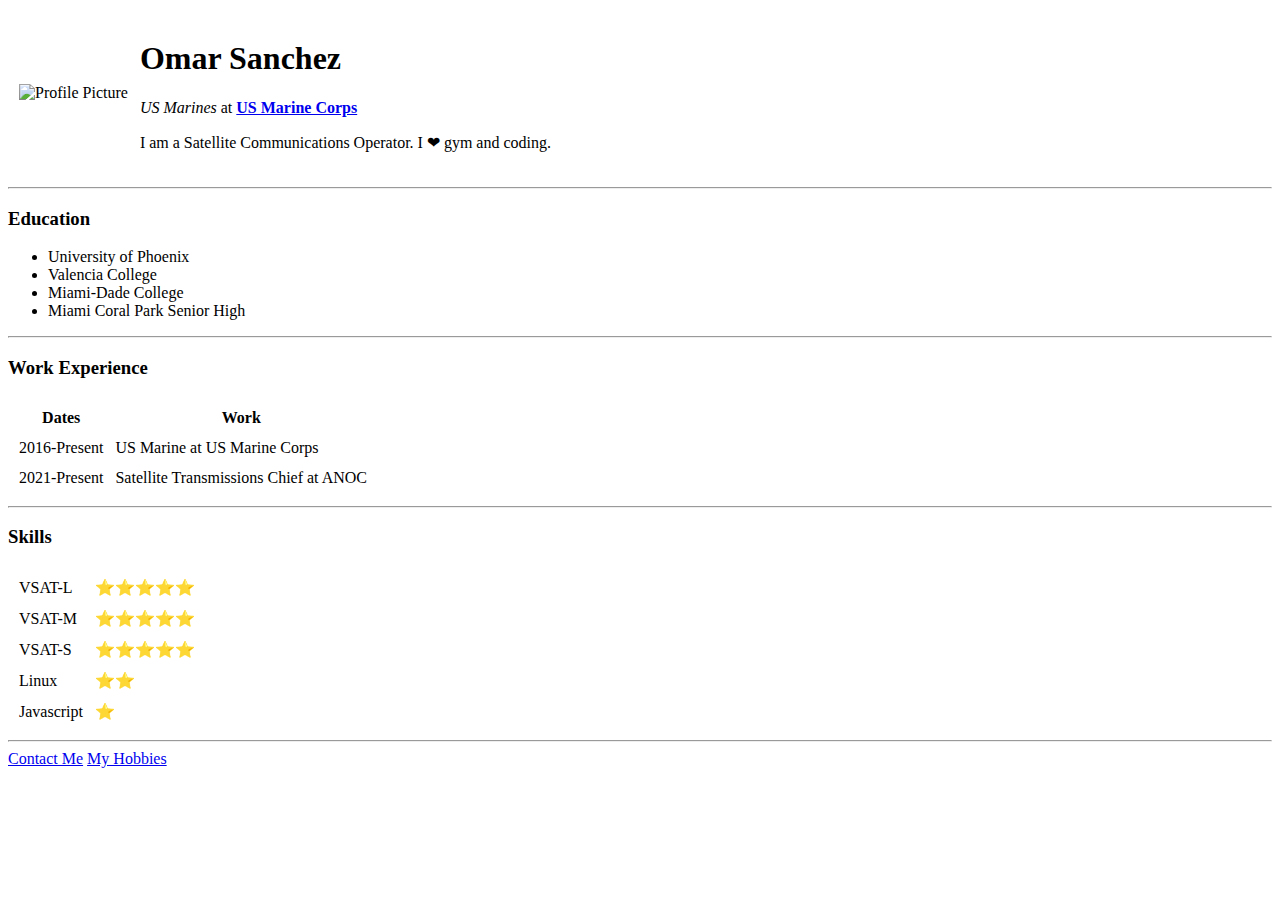
==== index.html @ 4f4337da "Add files via upload" ====
<!DOCTYPE html>
<html lang="en">
<head>
  <meta charset="UTF-8">
  <meta name="viewport" content="width=device-width, initial-scale=1.0">
  <meta http-equiv="X-UA-Compatible" content="ie=edge">
  <title>Omar's Personal Site</title>
  <link rel="stylesheet" href="css/styles.css">

</head>

<body>
  <table cellspacing="10">
    <tr>
      <td><img src="https://scontent-ord5-1.xx.fbcdn.net/v/t1.18169-9/26904761_1410606982402024_5286670059509362083_n.jpg?_nc_cat=104&ccb=1-7&_nc_sid=84a396&_nc_ohc=767Za3o53ZwAX9HoABN&_nc_ht=scontent-ord5-1.xx&oh=00_AT8MY0SvxFAdpkUufxa9YnEsEyIf8tFH3PeePhduSX1xIQ&oe=632B8AA0" alt="Profile Picture"></td>
      <td>
        <h1>Omar Sanchez</h1>
          <p><em>US Marines</em> at <strong><a href="https://www.marines.mil/" target="_blank">US Marine Corps</a></strong></p>
          <p>I am a Satellite Communications Operator. I ❤ gym and coding.</p>
      </td>
    </tr>
  </table>
  <hr />
  <h3>Education</h3>
    <ul>
      <li>University of Phoenix</li>
      <li>Valencia College</li>
      <li>Miami-Dade College</li>
      <li>Miami Coral Park Senior High</li>
    </ul>
  <hr />
  <h3>Work Experience</h3>
    <table cellspacing="10">
      <thead>
        <th>Dates</th>
        <th>Work</th>
      </thead>
      <tr>
        <td>2016-Present</td>
        <td>US Marine at US Marine Corps</td>
      </tr>
      <tr>
        <td>2021-Present</td>
        <td>Satellite Transmissions Chief at ANOC</td>
      </tr>
    </table>
  <hr />
  <h3>Skills</h3>
      <table cellspacing="10">
        <tr>
          <td>VSAT-L</td>
          <td>⭐⭐⭐⭐⭐</td>
        </tr>
        <tr>
          <td>VSAT-M</td>
          <td>⭐⭐⭐⭐⭐</td>
        </tr>
        <tr>
          <td>VSAT-S</td>
          <td>⭐⭐⭐⭐⭐</td>
        <tr>
          <td>Linux</td>
          <td>⭐⭐</td>
        </tr>
        <tr>
          <td>Javascript</td>
          <td>⭐</td>
        </tr>
      </table>
    <hr />
    <a href="contact-me.html">Contact Me</a>
    <a href="hobbies.html">My Hobbies</a>
</body>
</html>
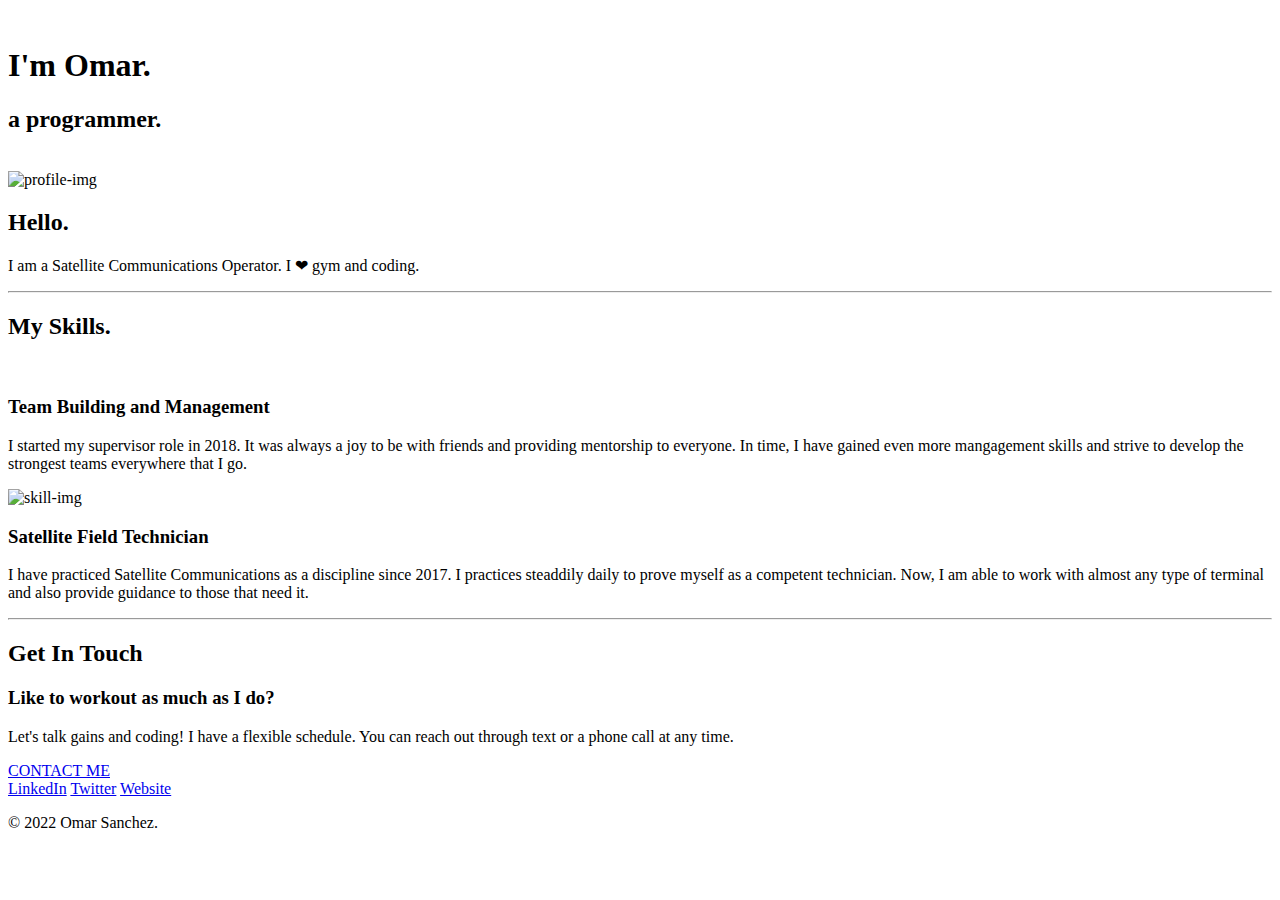
==== commit b50c253f: "Add files via upload" ====
--- a/index.html
+++ b/index.html
@@ -1,74 +1,65 @@
 <!DOCTYPE html>
 <html lang="en">
+
 <head>
   <meta charset="UTF-8">
   <meta name="viewport" content="width=device-width, initial-scale=1.0">
   <meta http-equiv="X-UA-Compatible" content="ie=edge">
-  <title>Omar's Personal Site</title>
+  <title>Omar D. Sanchez</title>
   <link rel="stylesheet" href="css/styles.css">
-
+  <link rel="icon" href="images/favicon.ico">
+  <link rel="preconnect" href="https://fonts.googleapis.com">
+<link rel="preconnect" href="https://fonts.gstatic.com" crossorigin>
+<link href="https://fonts.googleapis.com/css2?family=Merriweather&family=Montserrat&family=Sacramento&display=swap" rel="stylesheet">
 </head>
 
 <body>
-  <table cellspacing="10">
-    <tr>
-      <td><img src="https://scontent-ord5-1.xx.fbcdn.net/v/t1.18169-9/26904761_1410606982402024_5286670059509362083_n.jpg?_nc_cat=104&ccb=1-7&_nc_sid=84a396&_nc_ohc=767Za3o53ZwAX9HoABN&_nc_ht=scontent-ord5-1.xx&oh=00_AT8MY0SvxFAdpkUufxa9YnEsEyIf8tFH3PeePhduSX1xIQ&oe=632B8AA0" alt="Profile Picture"></td>
-      <td>
-        <h1>Omar Sanchez</h1>
-          <p><em>US Marines</em> at <strong><a href="https://www.marines.mil/" target="_blank">US Marine Corps</a></strong></p>
-          <p>I am a Satellite Communications Operator. I ❤ gym and coding.</p>
-      </td>
-    </tr>
-  </table>
-  <hr />
-  <h3>Education</h3>
-    <ul>
-      <li>University of Phoenix</li>
-      <li>Valencia College</li>
-      <li>Miami-Dade College</li>
-      <li>Miami Coral Park Senior High</li>
-    </ul>
-  <hr />
-  <h3>Work Experience</h3>
-    <table cellspacing="10">
-      <thead>
-        <th>Dates</th>
-        <th>Work</th>
-      </thead>
-      <tr>
-        <td>2016-Present</td>
-        <td>US Marine at US Marine Corps</td>
-      </tr>
-      <tr>
-        <td>2021-Present</td>
-        <td>Satellite Transmissions Chief at ANOC</td>
-      </tr>
-    </table>
-  <hr />
-  <h3>Skills</h3>
-      <table cellspacing="10">
-        <tr>
-          <td>VSAT-L</td>
-          <td>⭐⭐⭐⭐⭐</td>
-        </tr>
-        <tr>
-          <td>VSAT-M</td>
-          <td>⭐⭐⭐⭐⭐</td>
-        </tr>
-        <tr>
-          <td>VSAT-S</td>
-          <td>⭐⭐⭐⭐⭐</td>
-        <tr>
-          <td>Linux</td>
-          <td>⭐⭐</td>
-        </tr>
-        <tr>
-          <td>Javascript</td>
-          <td>⭐</td>
-        </tr>
-      </table>
-    <hr />
-    <a href="contact-me.html">Contact Me</a>
-    <a href="hobbies.html">My Hobbies</a>
+  <div class="top-container">
+    <img class="top-cloud"src="images/cloud.png" alt="">
+    <h1>I'm Omar.</h1>
+    <h2>a <span class="pro">pro</span>grammer.</h2>
+    <img class="bottom-cloud" src="images/cloud.png" alt="">
+    <img class="mountain" src="images/mountain.png" alt="">
+  </div>
+  <div class="middle-container">
+    <div class="profile">
+      <img class="profile-img"src="https://scontent-ord5-1.xx.fbcdn.net/v/t1.18169-9/26904761_1410606982402024_5286670059509362083_n.jpg?_nc_cat=104&ccb=1-7&_nc_sid=84a396&_nc_ohc=767Za3o53ZwAX9HoABN&_nc_ht=scontent-ord5-1.xx&oh=00_AT8MY0SvxFAdpkUufxa9YnEsEyIf8tFH3PeePhduSX1xIQ&oe=632B8AA0" alt="profile-img">
+      <h2>Hello.</h2>
+      <p class="intro">I am a Satellite Communications Operator. I ❤ gym and coding.</p>
+    </div>
+    <hr>
+    <div class="skills">
+      <h2>My Skills.</h2>
+      <div class="skill-row">
+        <img class="skill-img-one" src="images/team.jpg" alt="">
+        <h3>Team Building and Management</h3>
+        <p>I started my supervisor role in 2018. It was always a joy to be with friends and providing mentorship to everyone. In time, I have gained even more mangagement skills and strive to develop the strongest teams everywhere that I go.</p>
+      </div>
+      <div class="skill-row">
+        <img class="skill-img-two" src="https://media.defense.gov/2018/Jan/18/2001866962/1140/641/0/171206-M-ZZ999-0552.JPG" alt="skill-img">
+        <h3>Satellite Field Technician</h3>
+        <p>I have practiced Satellite Communications as a discipline since 2017. I practices steaddily daily to prove myself as a competent technician. Now, I am able to work with almost any type of terminal and also provide guidance to those that need it.</p>
+      </div>
+    </div>
+    <hr>
+    <div class="contact-me">
+      <h2>Get In Touch</h2>
+      <h3>Like to workout as much as I do?</h3>
+      <p>Let's talk gains and coding! I have a flexible schedule. You can reach out through text or a phone call at any time.</p>
+    </div>
+    <div class="contact-me-btn">
+      <a class="btn" href="mailto:omar.sanchez008@gmail.com">CONTACT ME</a>
+    </div>
+  </div>
+
+
+  <div class="bottom-container">
+    <a class="footer-link" href="https://www.linkedin.com/">LinkedIn</a>
+    <a class="footer-link" href="https://twitter.com/">Twitter</a>
+    <a class="footer-link" href="https://www.appbrewery.co/">Website</a>
+    <p class="copyright">© 2022 Omar Sanchez.</p>
+  </div>
 </body>
+
+
 </html>
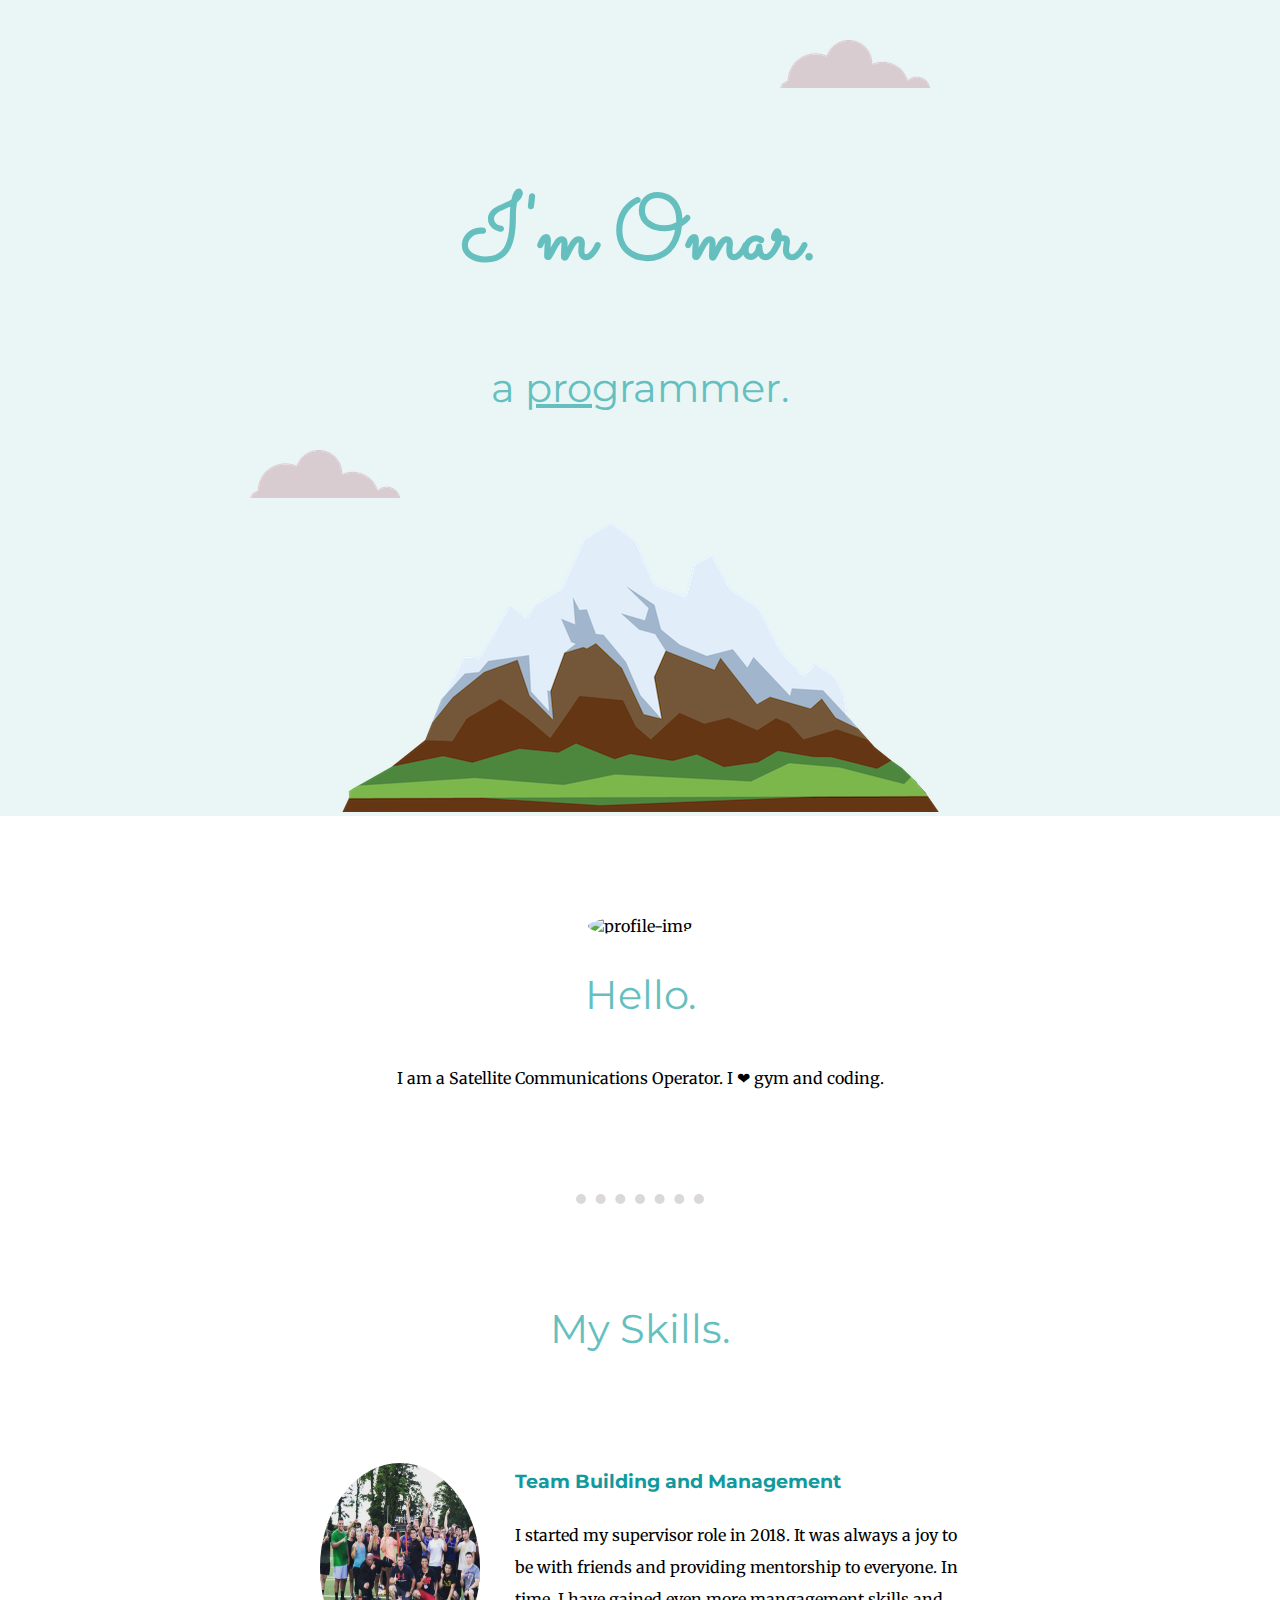
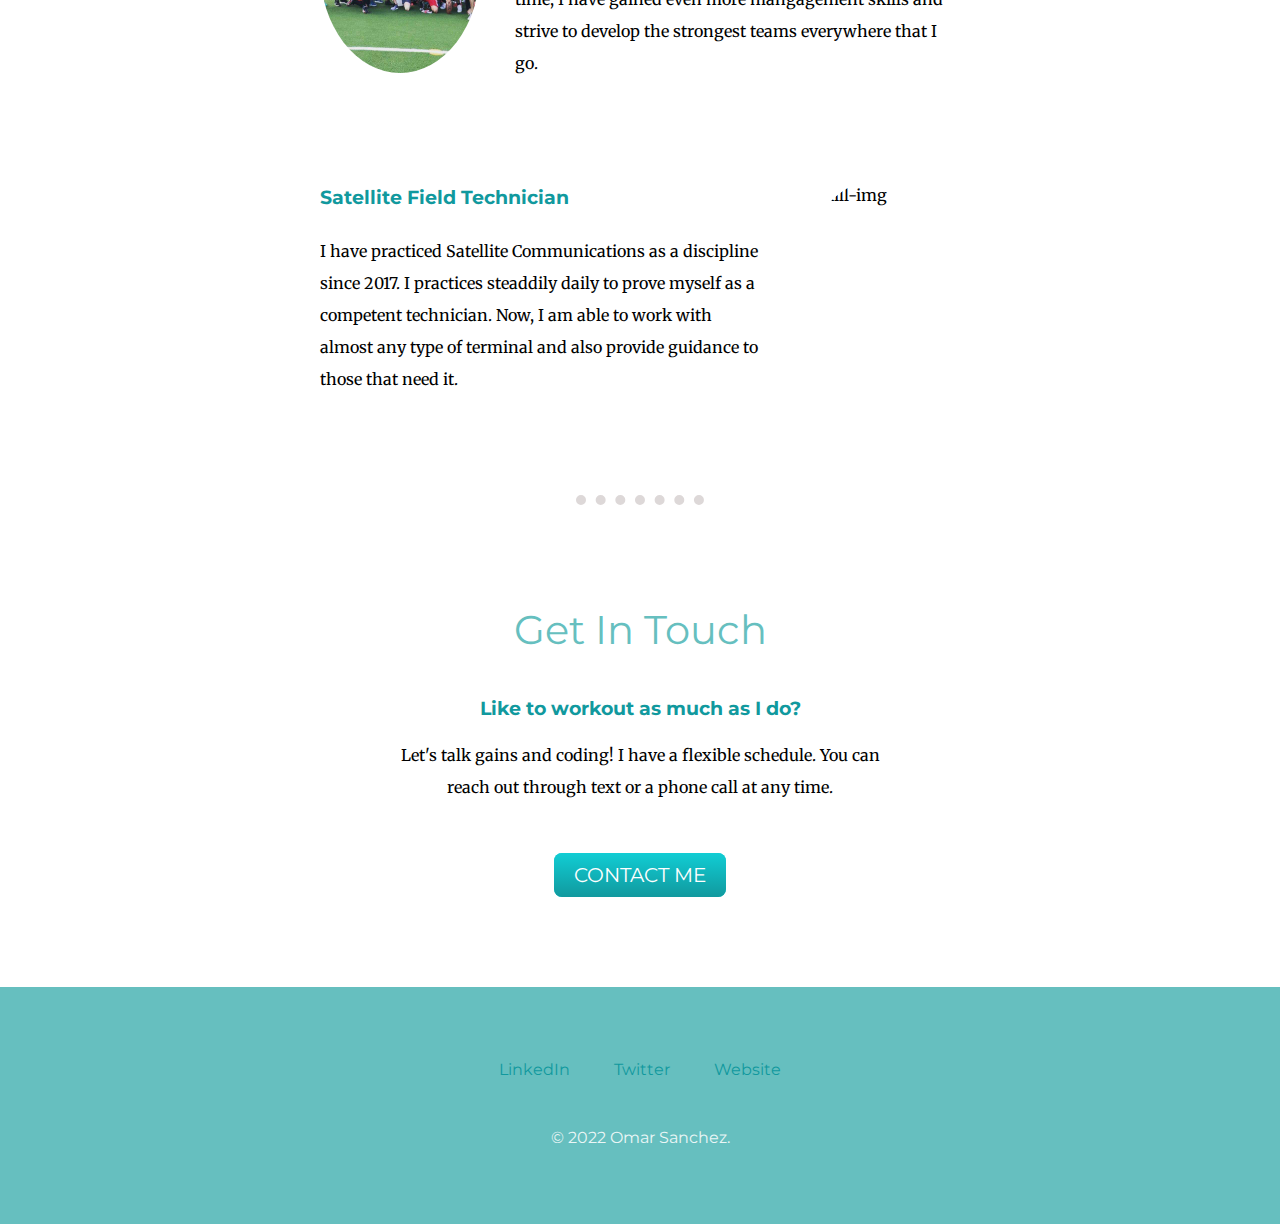
==== commit 09946675: "Update index.html" ====
--- a/index.html
+++ b/index.html
@@ -6,7 +6,7 @@
   <meta name="viewport" content="width=device-width, initial-scale=1.0">
   <meta http-equiv="X-UA-Compatible" content="ie=edge">
   <title>Omar D. Sanchez</title>
-  <link rel="stylesheet" href="css/styles.css">
+  <link rel="stylesheet" href="styles.css">
   <link rel="icon" href="images/favicon.ico">
   <link rel="preconnect" href="https://fonts.googleapis.com">
 <link rel="preconnect" href="https://fonts.gstatic.com" crossorigin>
@@ -15,11 +15,11 @@
 
 <body>
   <div class="top-container">
-    <img class="top-cloud"src="images/cloud.png" alt="">
+    <img class="top-cloud"src="cloud.png" alt="">
     <h1>I'm Omar.</h1>
     <h2>a <span class="pro">pro</span>grammer.</h2>
-    <img class="bottom-cloud" src="images/cloud.png" alt="">
-    <img class="mountain" src="images/mountain.png" alt="">
+    <img class="bottom-cloud" src="cloud.png" alt="">
+    <img class="mountain" src="mountain.png" alt="">
   </div>
   <div class="middle-container">
     <div class="profile">
@@ -31,7 +31,7 @@
     <div class="skills">
       <h2>My Skills.</h2>
       <div class="skill-row">
-        <img class="skill-img-one" src="images/team.jpg" alt="">
+        <img class="skill-img-one" src="team.jpg" alt="">
         <h3>Team Building and Management</h3>
         <p>I started my supervisor role in 2018. It was always a joy to be with friends and providing mentorship to everyone. In time, I have gained even more mangagement skills and strive to develop the strongest teams everywhere that I go.</p>
       </div>
--- a/styles.css
+++ b/styles.css
@@ -0,0 +1,169 @@
+body {
+  margin: 0;
+  font-family: 'Merriweather', serif;
+  text-align: center;
+}
+
+h1 {
+  line-height: 2;
+  margin: 50px auto 0 auto;
+  font-family: 'Sacramento', cursive;
+  font-size: 5.625rem;
+  color: #66bfbf;
+}
+
+h2 {
+  font-family: 'Montserrat', sans-serif;
+  font-size: 2.5rem;
+  font-weight: normal;
+  color: #66bfbf;
+  padding-bottom: 10px;
+}
+
+h3 {
+ font-family: 'Montserrat', sans-serif;
+ color: #11999E;
+}
+
+a {
+  color: #66bfbf;
+}
+
+hr {
+  border-style: none;
+  border-top-style: dotted;
+  border-width: 10px;
+  border-color: rgb(221, 216, 216);
+  width: 10%;
+  margin: 100px auto;
+}
+
+p {
+  line-height: 2;
+}
+
+/* Top Container */
+
+.top-container {
+  position: relative;
+  background-color: #EAF6F6;
+  padding-top: 100px;
+}
+
+.pro {
+  text-decoration: underline;
+}
+
+.top-cloud {
+  position: absolute;
+  right: 350px;
+  top: 40px;
+}
+
+.bottom-cloud {
+  position: absolute;
+  top: 450px;
+  left: 250px;
+}
+
+/* Middle Container */
+
+/* Profile CSS */
+
+.profile-img {
+  margin-top: 100px;
+  border-radius: 50%;
+  height: 300px;
+  width: 300px;
+}
+
+/* Skills CSS */
+
+.skill-row {
+  margin: 100px auto 100px auto;
+  width: 50%;
+  text-align: left;
+  line-height: 2;
+}
+
+.skill-img-one {
+  border-radius: 50%;
+  margin-right: 35px;
+  float: left;
+  height: 210px;
+  width: 25%;
+}
+
+.skill-img-two {
+  border-radius: 50%;
+  margin-left: 35px;
+  float: right;
+  height: 210px;
+  width: 25%;
+}
+
+/* Contact Me Section */
+
+.contact-me {
+  width: 40%;
+  margin: 40px auto 40px;
+  padding: 20px auto 20px auto;
+}
+
+.contact-me-btn {
+  margin: 60px auto 100px;
+}
+
+.btn {
+  background: #11cdd4;
+  background-image: -webkit-linear-gradient(top, #11cdd4, #11999e);
+  background-image: -moz-linear-gradient(top, #11cdd4, #11999e);
+  background-image: -ms-linear-gradient(top, #11cdd4, #11999e);
+  background-image: -o-linear-gradient(top, #11cdd4, #11999e);
+  background-image: linear-gradient(to bottom, #11cdd4, #11999e);
+  -webkit-border-radius: 8;
+  -moz-border-radius: 8;
+  border-radius: 8px;
+  font-family: 'Montserrat', sans-serif;
+  color: #ffffff;
+  font-size: 20px;
+  padding: 10px 20px 10px 20px;
+  text-decoration: none;
+}
+
+.btn:hover {
+  background: #30e3cb;
+  background-image: -webkit-linear-gradient(top, #30e3cb, #2bc4ad);
+  background-image: -moz-linear-gradient(top, #30e3cb, #2bc4ad);
+  background-image: -ms-linear-gradient(top, #30e3cb, #2bc4ad);
+  background-image: -o-linear-gradient(top, #30e3cb, #2bc4ad);
+  background-image: linear-gradient(to bottom, #30e3cb, #2bc4ad);
+  text-decoration: none;
+}
+
+/* Bottom Container */
+
+.bottom-container {
+  line-height: 4;
+  padding: 50px;
+  position: relative;
+  background-color: #66bfbf;
+}
+
+.footer-link {
+  font-family: 'Montserrat', sans-serif;
+  color: #11999E;
+  text-decoration: none;
+  margin: auto 20px;
+}
+
+.footer-link:hover {
+  color: #EAF6F6;
+}
+
+.copyright {
+  padding: 20px 0;
+  font-family: 'Montserrat', sans-serif;
+  color: #EAF6F6;
+  margin: 0;
+}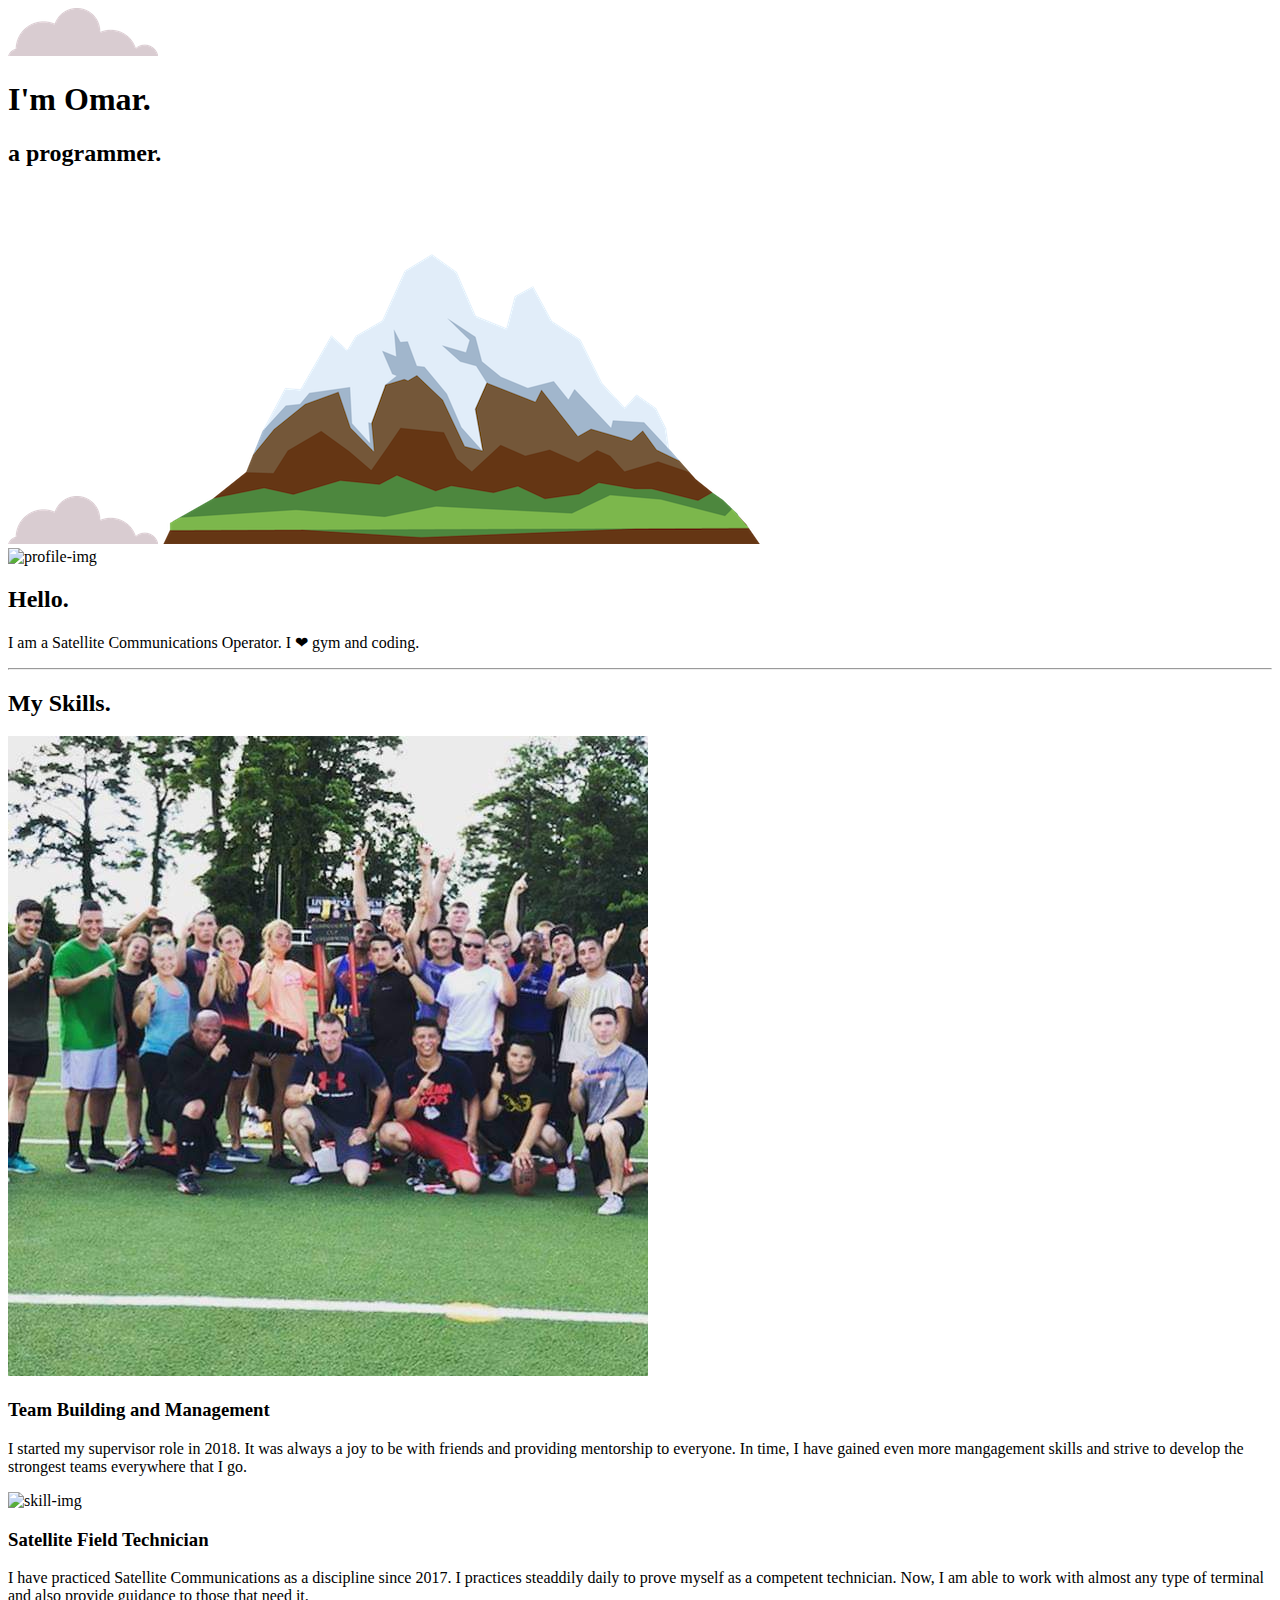
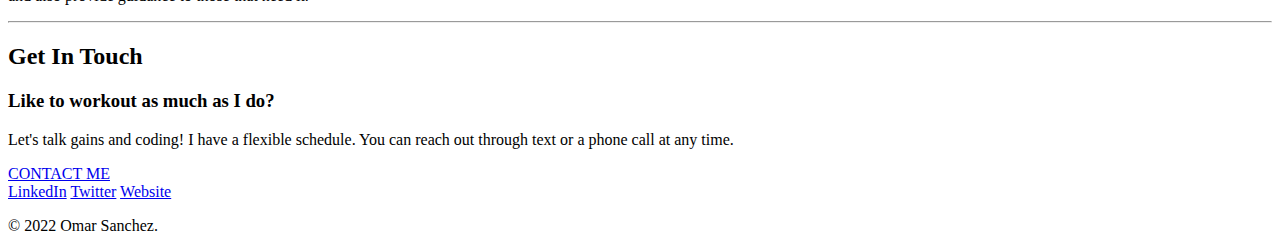
==== commit 777d8b1e: "Update index.html" ====
--- a/index.html
+++ b/index.html
@@ -6,7 +6,7 @@
   <meta name="viewport" content="width=device-width, initial-scale=1.0">
   <meta http-equiv="X-UA-Compatible" content="ie=edge">
   <title>Omar D. Sanchez</title>
-  <link rel="stylesheet" href="styles.css">
+  <link rel="stylesheet" href="cv/styles.css">
   <link rel="icon" href="images/favicon.ico">
   <link rel="preconnect" href="https://fonts.googleapis.com">
 <link rel="preconnect" href="https://fonts.gstatic.com" crossorigin>
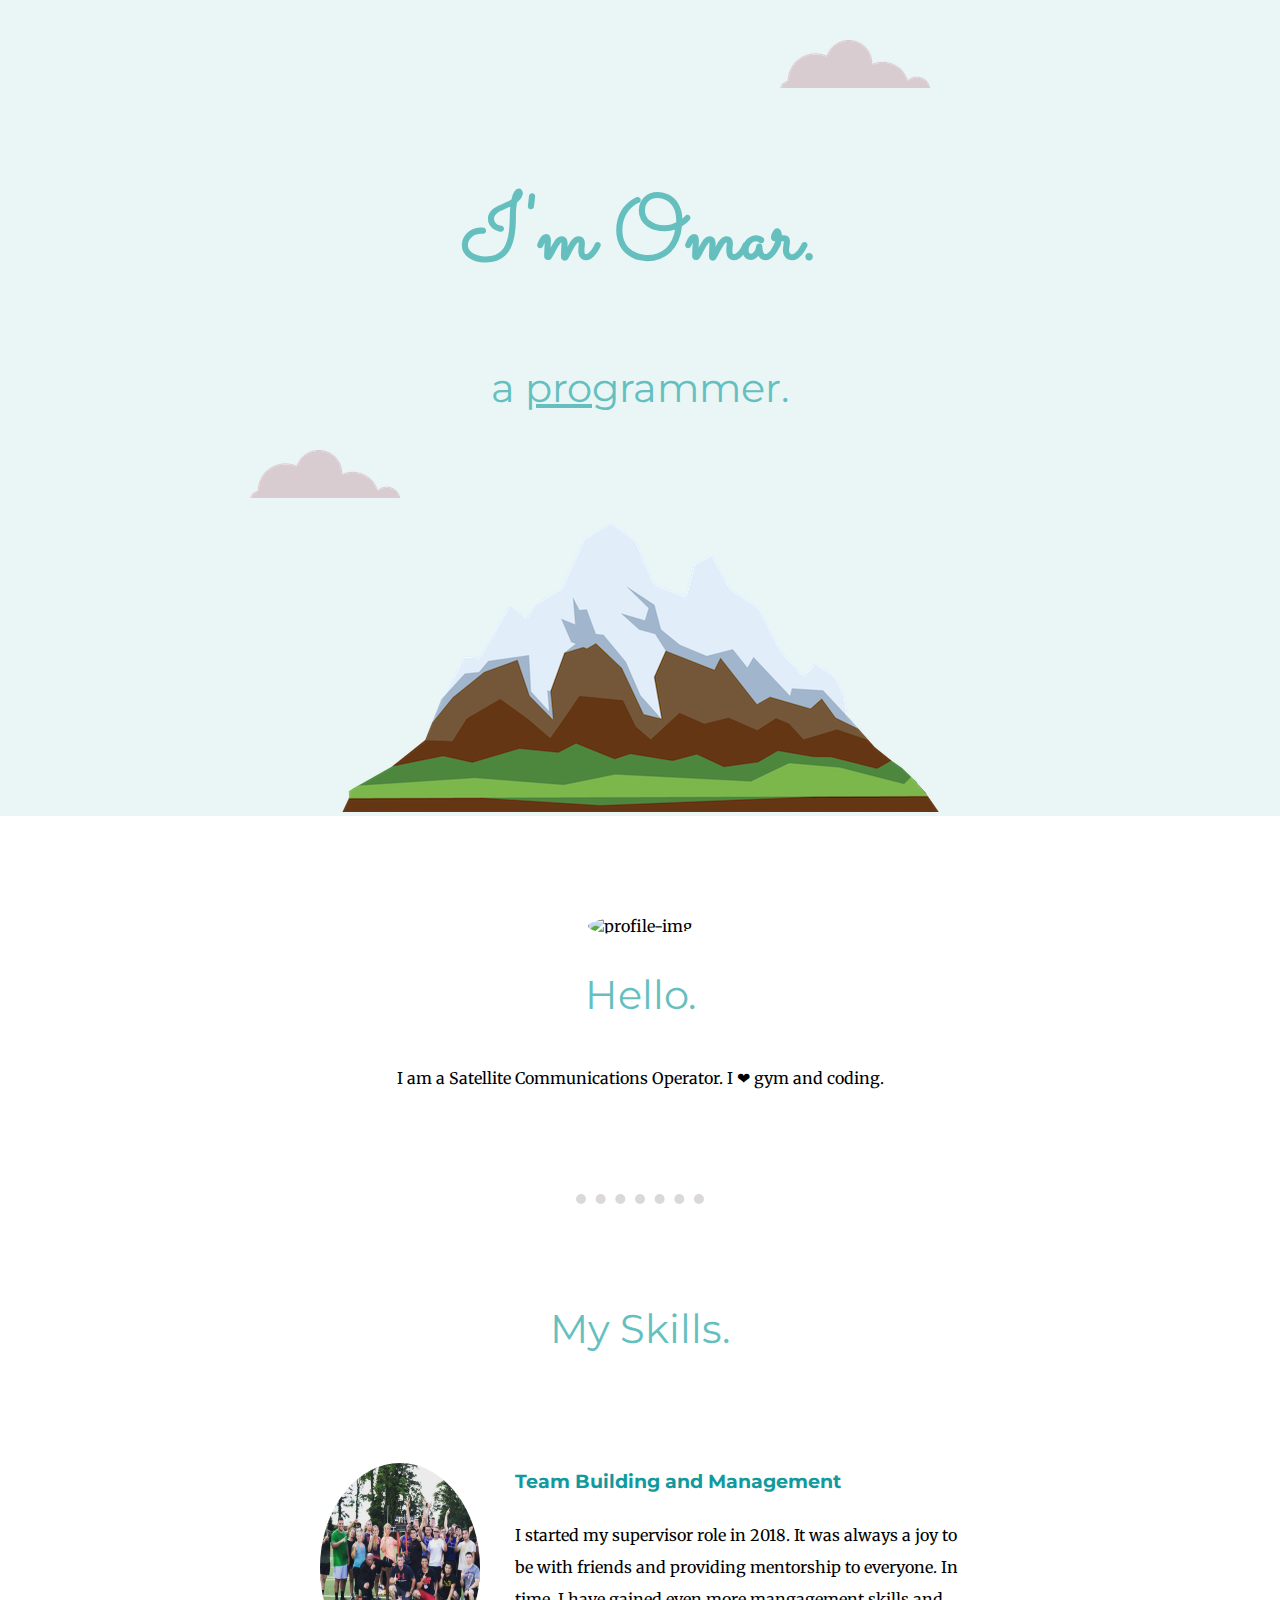
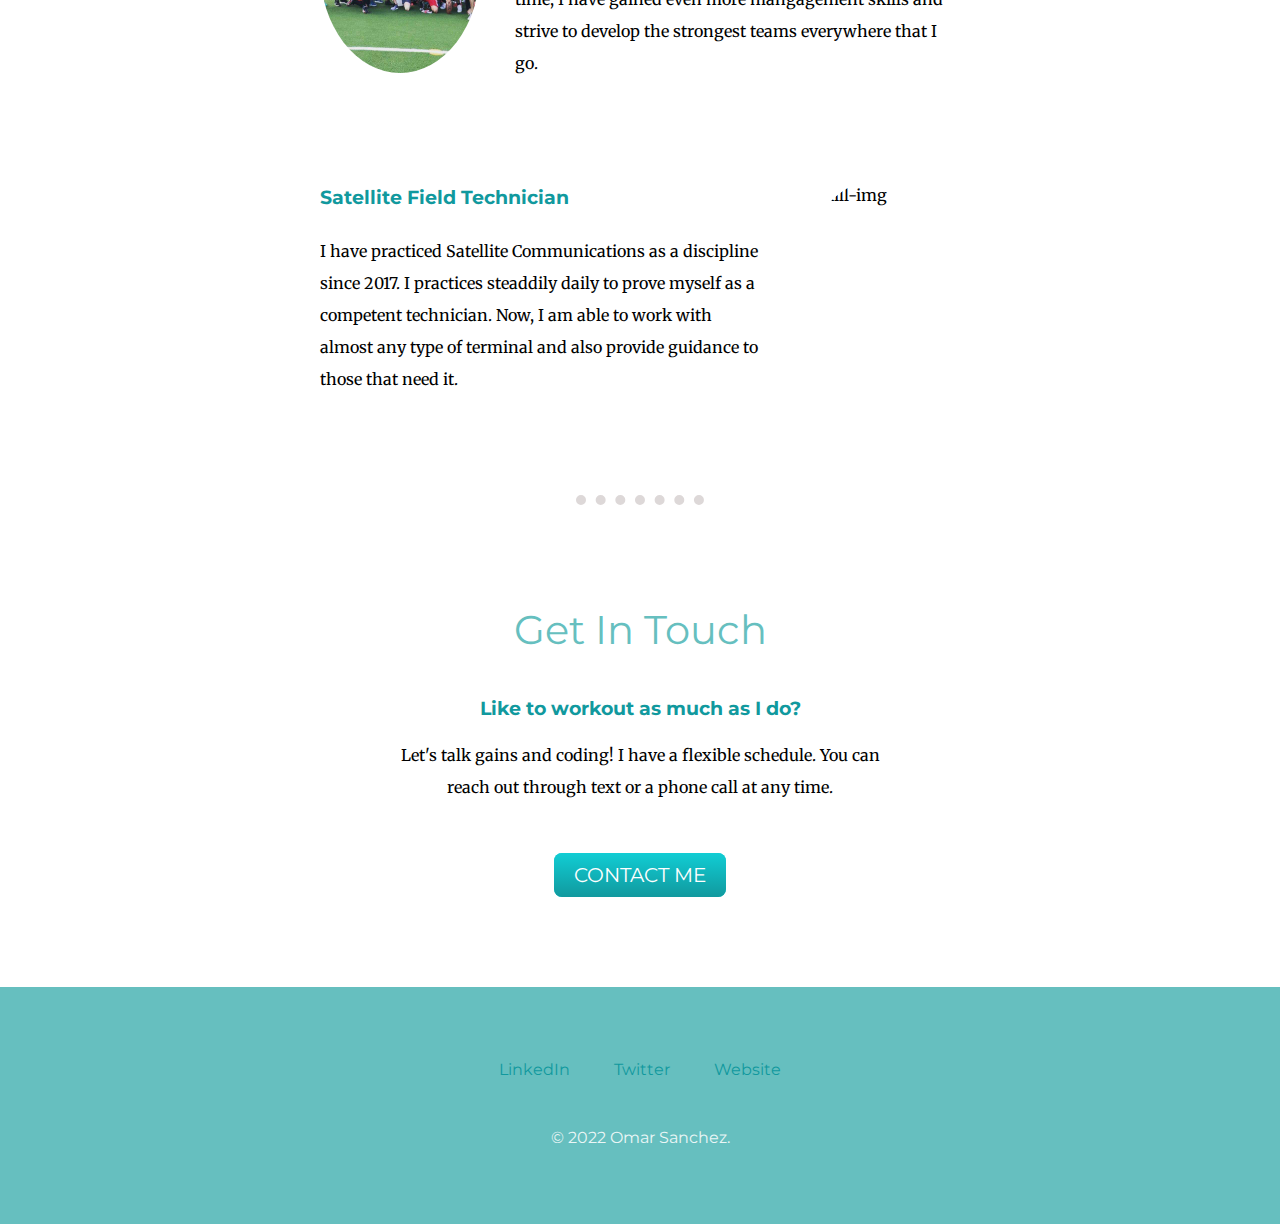
==== commit 699b9581: "Update index.html" ====
--- a/index.html
+++ b/index.html
@@ -6,8 +6,8 @@
   <meta name="viewport" content="width=device-width, initial-scale=1.0">
   <meta http-equiv="X-UA-Compatible" content="ie=edge">
   <title>Omar D. Sanchez</title>
-  <link rel="stylesheet" href="cv/styles.css">
-  <link rel="icon" href="images/favicon.ico">
+  <link rel="stylesheet" href="styles.css">
+  <link rel="icon" href="favicon.ico">
   <link rel="preconnect" href="https://fonts.googleapis.com">
 <link rel="preconnect" href="https://fonts.gstatic.com" crossorigin>
 <link href="https://fonts.googleapis.com/css2?family=Merriweather&family=Montserrat&family=Sacramento&display=swap" rel="stylesheet">
--- a/styles.css
+++ b/styles.css
@@ -0,0 +1,169 @@
+body {
+  margin: 0;
+  font-family: 'Merriweather', serif;
+  text-align: center;
+}
+
+h1 {
+  line-height: 2;
+  margin: 50px auto 0 auto;
+  font-family: 'Sacramento', cursive;
+  font-size: 5.625rem;
+  color: #66bfbf;
+}
+
+h2 {
+  font-family: 'Montserrat', sans-serif;
+  font-size: 2.5rem;
+  font-weight: normal;
+  color: #66bfbf;
+  padding-bottom: 10px;
+}
+
+h3 {
+ font-family: 'Montserrat', sans-serif;
+ color: #11999E;
+}
+
+a {
+  color: #66bfbf;
+}
+
+hr {
+  border-style: none;
+  border-top-style: dotted;
+  border-width: 10px;
+  border-color: rgb(221, 216, 216);
+  width: 10%;
+  margin: 100px auto;
+}
+
+p {
+  line-height: 2;
+}
+
+/* Top Container */
+
+.top-container {
+  position: relative;
+  background-color: #EAF6F6;
+  padding-top: 100px;
+}
+
+.pro {
+  text-decoration: underline;
+}
+
+.top-cloud {
+  position: absolute;
+  right: 350px;
+  top: 40px;
+}
+
+.bottom-cloud {
+  position: absolute;
+  top: 450px;
+  left: 250px;
+}
+
+/* Middle Container */
+
+/* Profile CSS */
+
+.profile-img {
+  margin-top: 100px;
+  border-radius: 50%;
+  height: 300px;
+  width: 300px;
+}
+
+/* Skills CSS */
+
+.skill-row {
+  margin: 100px auto 100px auto;
+  width: 50%;
+  text-align: left;
+  line-height: 2;
+}
+
+.skill-img-one {
+  border-radius: 50%;
+  margin-right: 35px;
+  float: left;
+  height: 210px;
+  width: 25%;
+}
+
+.skill-img-two {
+  border-radius: 50%;
+  margin-left: 35px;
+  float: right;
+  height: 210px;
+  width: 25%;
+}
+
+/* Contact Me Section */
+
+.contact-me {
+  width: 40%;
+  margin: 40px auto 40px;
+  padding: 20px auto 20px auto;
+}
+
+.contact-me-btn {
+  margin: 60px auto 100px;
+}
+
+.btn {
+  background: #11cdd4;
+  background-image: -webkit-linear-gradient(top, #11cdd4, #11999e);
+  background-image: -moz-linear-gradient(top, #11cdd4, #11999e);
+  background-image: -ms-linear-gradient(top, #11cdd4, #11999e);
+  background-image: -o-linear-gradient(top, #11cdd4, #11999e);
+  background-image: linear-gradient(to bottom, #11cdd4, #11999e);
+  -webkit-border-radius: 8;
+  -moz-border-radius: 8;
+  border-radius: 8px;
+  font-family: 'Montserrat', sans-serif;
+  color: #ffffff;
+  font-size: 20px;
+  padding: 10px 20px 10px 20px;
+  text-decoration: none;
+}
+
+.btn:hover {
+  background: #30e3cb;
+  background-image: -webkit-linear-gradient(top, #30e3cb, #2bc4ad);
+  background-image: -moz-linear-gradient(top, #30e3cb, #2bc4ad);
+  background-image: -ms-linear-gradient(top, #30e3cb, #2bc4ad);
+  background-image: -o-linear-gradient(top, #30e3cb, #2bc4ad);
+  background-image: linear-gradient(to bottom, #30e3cb, #2bc4ad);
+  text-decoration: none;
+}
+
+/* Bottom Container */
+
+.bottom-container {
+  line-height: 4;
+  padding: 50px;
+  position: relative;
+  background-color: #66bfbf;
+}
+
+.footer-link {
+  font-family: 'Montserrat', sans-serif;
+  color: #11999E;
+  text-decoration: none;
+  margin: auto 20px;
+}
+
+.footer-link:hover {
+  color: #EAF6F6;
+}
+
+.copyright {
+  padding: 20px 0;
+  font-family: 'Montserrat', sans-serif;
+  color: #EAF6F6;
+  margin: 0;
+}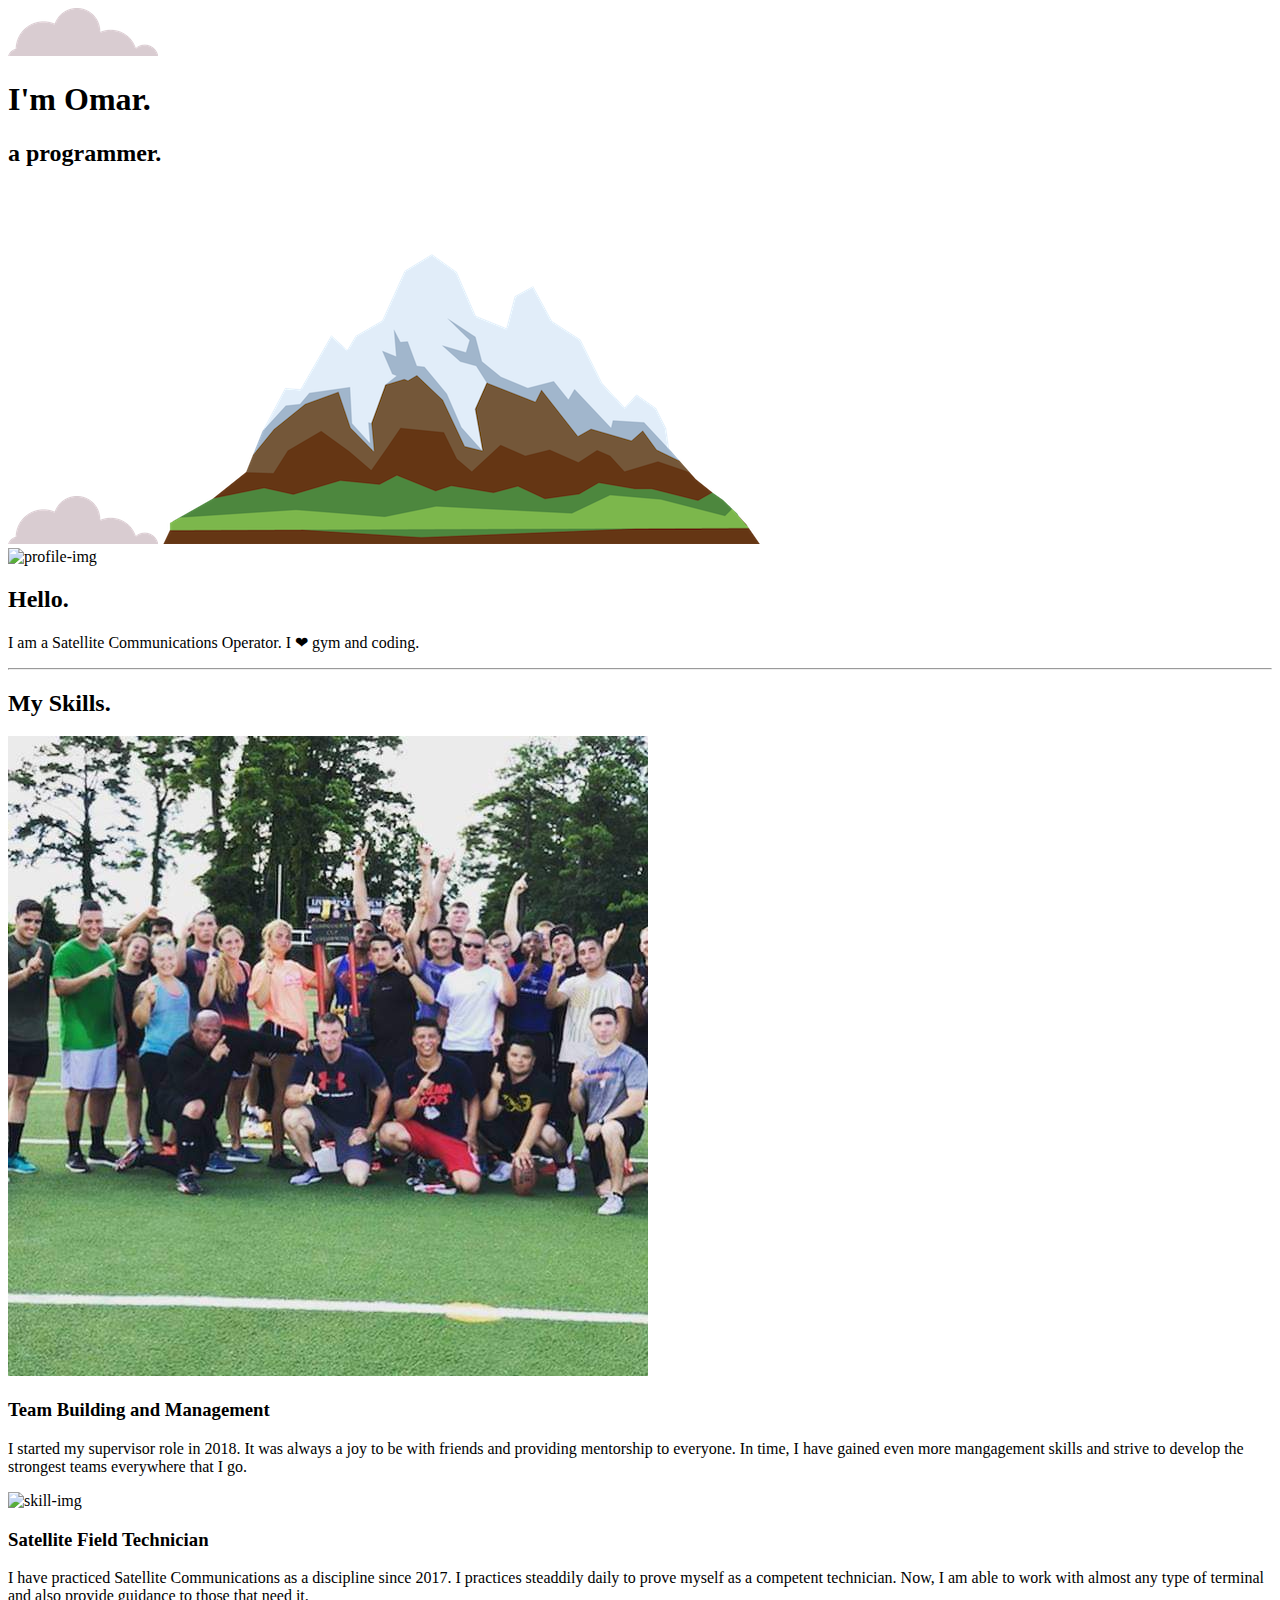
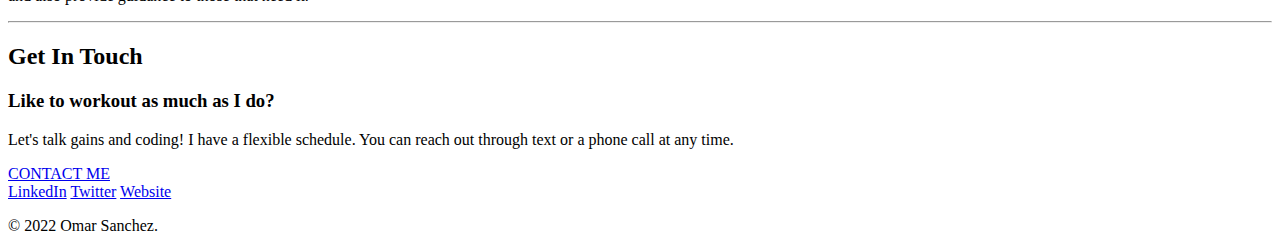
==== commit b58d1cb6: "Update index.html" ====
--- a/index.html
+++ b/index.html
@@ -6,7 +6,7 @@
   <meta name="viewport" content="width=device-width, initial-scale=1.0">
   <meta http-equiv="X-UA-Compatible" content="ie=edge">
   <title>Omar D. Sanchez</title>
-  <link rel="stylesheet" href="styles.css">
+  <link rel="stylesheet" href="cv/styles.css">
   <link rel="icon" href="favicon.ico">
   <link rel="preconnect" href="https://fonts.googleapis.com">
 <link rel="preconnect" href="https://fonts.gstatic.com" crossorigin>
